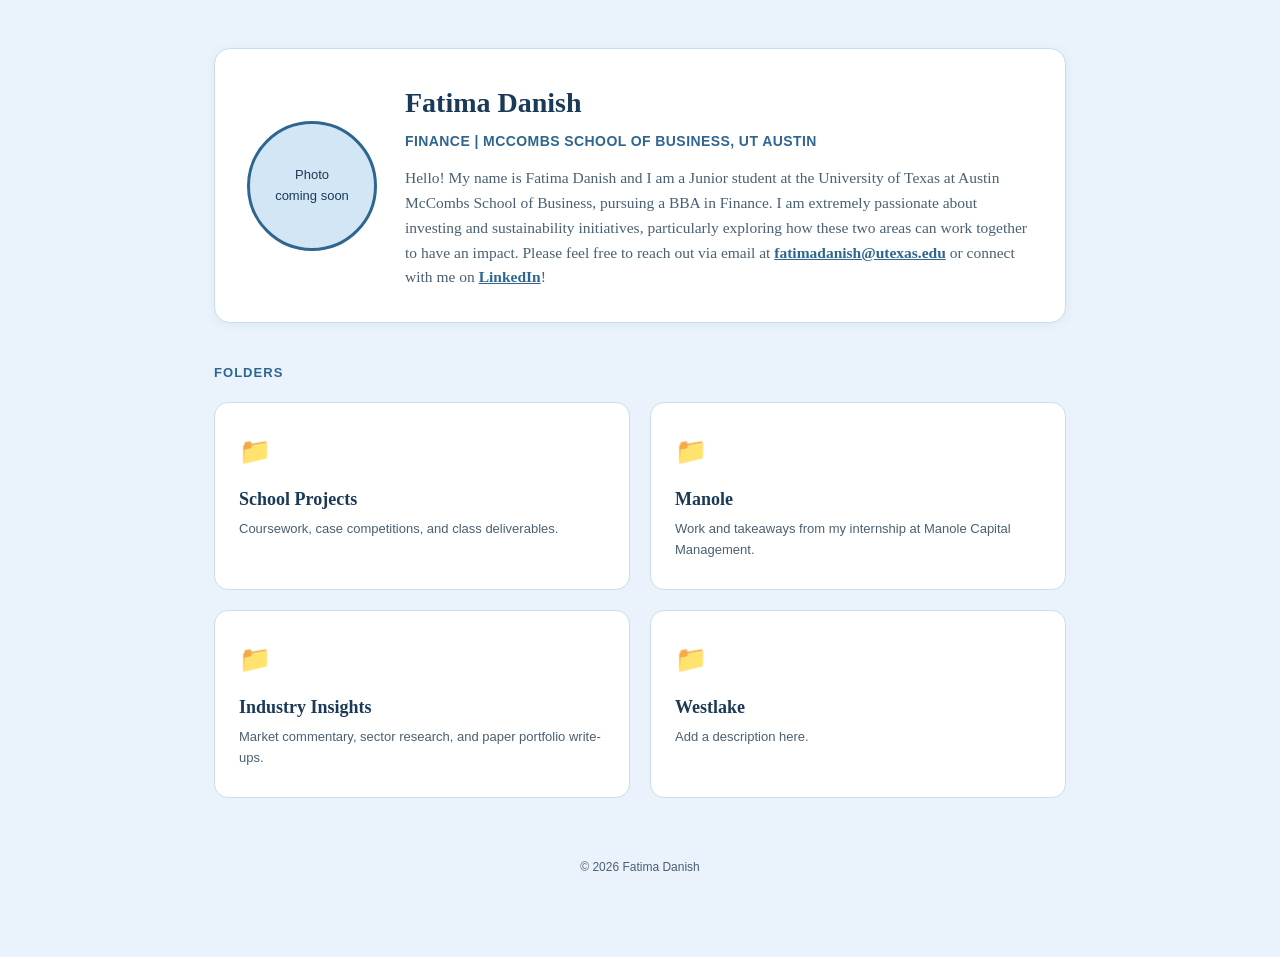
==== index.html @ 9a3fbcbd "Add files via upload" ====
<!DOCTYPE html>
<html lang="en">
<head>
<meta charset="UTF-8">
<meta name="viewport" content="width=device-width, initial-scale=1.0">
<title>Fatima Danish | Portfolio</title>
<link rel="stylesheet" href="style.css">
</head>
<body>
<div class="wrap">

  <div class="header">
    <div class="headshot">
      <!-- Replace this block with: <img src="headshot.jpg" alt="Fatima Danish"> -->
      Photo<br>coming soon
    </div>
    <div class="about">
      <h1>Fatima Danish</h1>
      <div class="subtitle">Finance | McCombs School of Business, UT Austin</div>
      <p>
        Hello! My name is Fatima Danish and I am a Junior student at the University of Texas at Austin
        McCombs School of Business, pursuing a BBA in Finance. I am extremely passionate about investing
        and sustainability initiatives, particularly exploring how these two areas can work together to
        have an impact. Please feel free to reach out via email at
        <a href="mailto:fatimadanish@utexas.edu">fatimadanish@utexas.edu</a> or connect with me on
        <a href="https://linkedin.com" target="_blank" rel="noopener">LinkedIn</a>!
      </p>
    </div>
  </div>

  <div class="section-title">Folders</div>
  <div class="folder-grid">

    <a class="folder-card" href="school-projects.html">
      <span class="folder-icon">📁</span>
      <h2>School Projects</h2>
      <p>Coursework, case competitions, and class deliverables.</p>
    </a>

    <a class="folder-card" href="manole.html">
      <span class="folder-icon">📁</span>
      <h2>Manole</h2>
      <p>Work and takeaways from my internship at Manole Capital Management.</p>
    </a>

    <a class="folder-card" href="industry-insights.html">
      <span class="folder-icon">📁</span>
      <h2>Industry Insights</h2>
      <p>Market commentary, sector research, and paper portfolio write-ups.</p>
    </a>

    <a class="folder-card" href="westlake.html">
      <span class="folder-icon">📁</span>
      <h2>Westlake</h2>
      <p>Add a description here.</p>
    </a>

  </div>

  <footer>&copy; 2026 Fatima Danish</footer>
</div>
</body>
</html>
---- style.css ----
:root {
  --bg: #eaf3fb;
  --bg-card: #ffffff;
  --accent: #2f6690;
  --accent-dark: #1b3a57;
  --accent-light: #d3e6f5;
  --text: #1c2b36;
  --text-soft: #4a6072;
  --border: #c7ddef;
}

* { box-sizing: border-box; }

body {
  margin: 0;
  font-family: 'Georgia', 'Times New Roman', serif;
  background: var(--bg);
  color: var(--text);
  line-height: 1.6;
}

.wrap {
  max-width: 900px;
  margin: 0 auto;
  padding: 48px 24px 80px;
}

.nav-back {
  display: inline-block;
  margin-bottom: 24px;
  color: var(--accent);
  text-decoration: none;
  font-family: Arial, sans-serif;
  font-size: 14px;
  font-weight: 600;
}
.nav-back:hover { text-decoration: underline; }

.header {
  display: flex;
  align-items: center;
  gap: 28px;
  background: var(--bg-card);
  border: 1px solid var(--border);
  border-radius: 16px;
  padding: 32px;
  margin-bottom: 40px;
  box-shadow: 0 2px 10px rgba(47, 102, 144, 0.08);
}

.headshot {
  flex-shrink: 0;
  width: 130px;
  height: 130px;
  border-radius: 50%;
  background: var(--accent-light);
  border: 3px solid var(--accent);
  display: flex;
  align-items: center;
  justify-content: center;
  overflow: hidden;
  font-family: Arial, sans-serif;
  color: var(--accent-dark);
  font-size: 13px;
  text-align: center;
  padding: 6px;
}

.headshot img {
  width: 100%;
  height: 100%;
  object-fit: cover;
}

.about h1 {
  margin: 0 0 4px;
  font-size: 28px;
  color: var(--accent-dark);
}

.about .subtitle {
  font-family: Arial, sans-serif;
  font-size: 14px;
  color: var(--accent);
  font-weight: 600;
  letter-spacing: 0.03em;
  text-transform: uppercase;
  margin-bottom: 14px;
}

.about p {
  margin: 0;
  font-size: 15.5px;
  color: var(--text-soft);
}

.about a {
  color: var(--accent);
  font-weight: 600;
}

.section-title {
  font-family: Arial, sans-serif;
  font-size: 13px;
  font-weight: 700;
  letter-spacing: 0.08em;
  text-transform: uppercase;
  color: var(--accent);
  margin: 0 0 18px;
}

.folder-grid {
  display: grid;
  grid-template-columns: repeat(2, 1fr);
  gap: 20px;
}

.folder-card {
  display: block;
  text-decoration: none;
  background: var(--bg-card);
  border: 1px solid var(--border);
  border-radius: 14px;
  padding: 28px 24px;
  transition: transform 0.15s ease, box-shadow 0.15s ease, border-color 0.15s ease;
}

.folder-card:hover {
  transform: translateY(-3px);
  box-shadow: 0 8px 20px rgba(47, 102, 144, 0.15);
  border-color: var(--accent);
}

.folder-icon {
  font-size: 26px;
  margin-bottom: 12px;
  display: block;
}

.folder-card h2 {
  margin: 0 0 6px;
  font-size: 18px;
  color: var(--accent-dark);
}

.folder-card p {
  margin: 0;
  font-family: Arial, sans-serif;
  font-size: 13px;
  color: var(--text-soft);
}

.page-title {
  color: var(--accent-dark);
  font-size: 30px;
  margin-bottom: 8px;
}

.page-intro {
  color: var(--text-soft);
  font-size: 15px;
  margin-bottom: 32px;
  font-family: Arial, sans-serif;
}

.placeholder-box {
  background: var(--bg-card);
  border: 2px dashed var(--border);
  border-radius: 14px;
  padding: 40px 24px;
  text-align: center;
  color: var(--text-soft);
  font-family: Arial, sans-serif;
  font-size: 14px;
}

.placeholder-box strong {
  display: block;
  color: var(--accent);
  font-size: 15px;
  margin-bottom: 6px;
}

footer {
  margin-top: 60px;
  text-align: center;
  font-family: Arial, sans-serif;
  font-size: 12px;
  color: var(--text-soft);
}

@media (max-width: 600px) {
  .header { flex-direction: column; text-align: center; }
  .folder-grid { grid-template-columns: 1fr; }
}
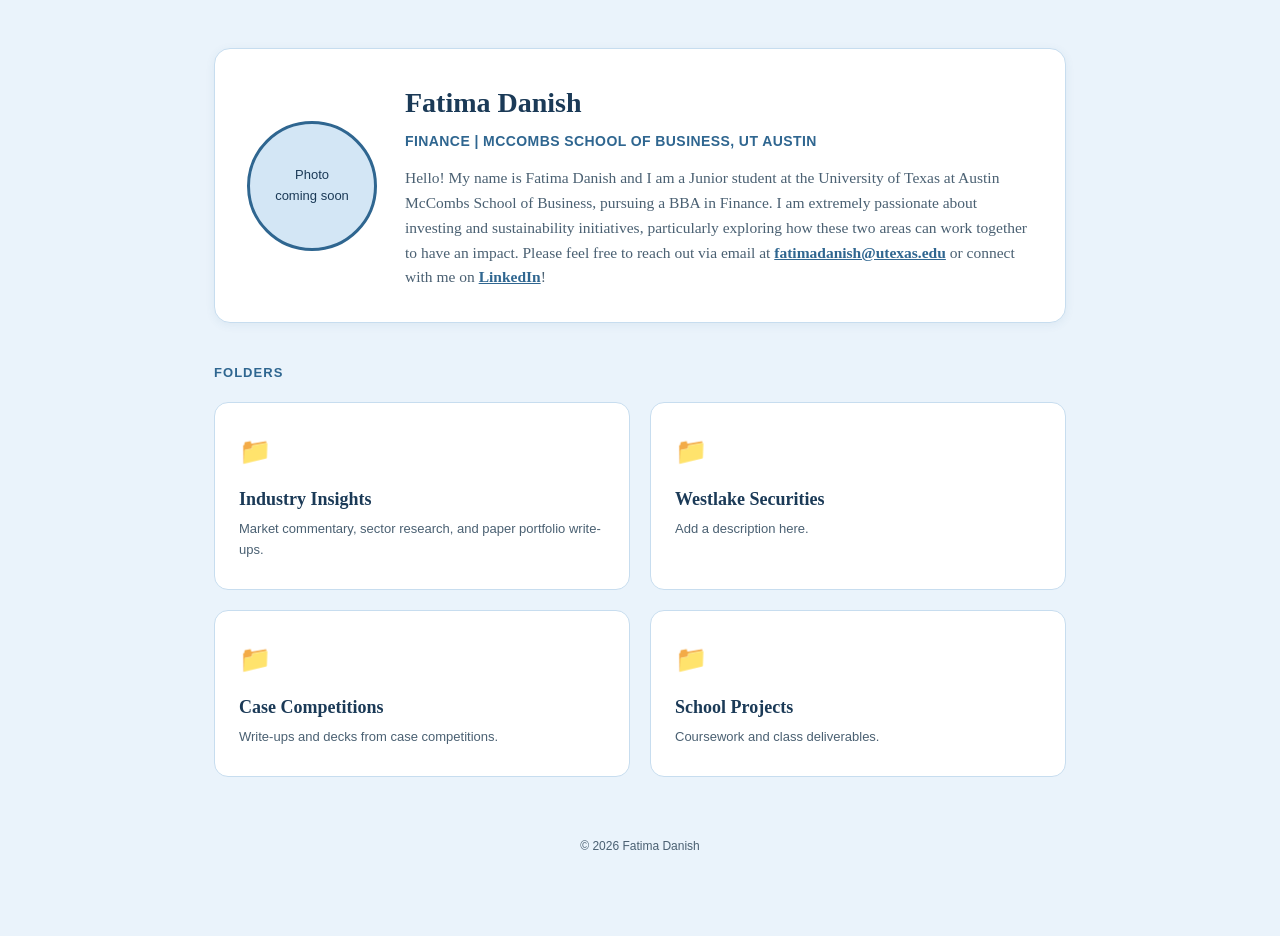
==== commit f8351f87: "Add files via upload" ====
--- a/index.html
+++ b/index.html
@@ -31,18 +31,6 @@
   <div class="section-title">Folders</div>
   <div class="folder-grid">
 
-    <a class="folder-card" href="school-projects.html">
-      <span class="folder-icon">📁</span>
-      <h2>School Projects</h2>
-      <p>Coursework, case competitions, and class deliverables.</p>
-    </a>
-
-    <a class="folder-card" href="manole.html">
-      <span class="folder-icon">📁</span>
-      <h2>Manole</h2>
-      <p>Work and takeaways from my internship at Manole Capital Management.</p>
-    </a>
-
     <a class="folder-card" href="industry-insights.html">
       <span class="folder-icon">📁</span>
       <h2>Industry Insights</h2>
@@ -51,8 +39,20 @@
 
     <a class="folder-card" href="westlake.html">
       <span class="folder-icon">📁</span>
-      <h2>Westlake</h2>
+      <h2>Westlake Securities</h2>
       <p>Add a description here.</p>
+    </a>
+
+    <a class="folder-card" href="case-competitions.html">
+      <span class="folder-icon">📁</span>
+      <h2>Case Competitions</h2>
+      <p>Write-ups and decks from case competitions.</p>
+    </a>
+
+    <a class="folder-card" href="school-projects.html">
+      <span class="folder-icon">📁</span>
+      <h2>School Projects</h2>
+      <p>Coursework and class deliverables.</p>
     </a>
 
   </div>
--- a/style.css
+++ b/style.css
@@ -181,6 +181,42 @@
   margin-bottom: 6px;
 }
 
+.file-card {
+  display: flex;
+  align-items: center;
+  gap: 16px;
+  background: var(--bg-card);
+  border: 1px solid var(--border);
+  border-radius: 14px;
+  padding: 20px 24px;
+  text-decoration: none;
+  margin-bottom: 16px;
+  transition: box-shadow 0.15s ease, border-color 0.15s ease;
+}
+
+.file-card:hover {
+  box-shadow: 0 8px 20px rgba(47, 102, 144, 0.15);
+  border-color: var(--accent);
+}
+
+.file-icon {
+  font-size: 22px;
+  flex-shrink: 0;
+}
+
+.file-info h3 {
+  margin: 0 0 4px;
+  font-size: 16px;
+  color: var(--accent-dark);
+}
+
+.file-info p {
+  margin: 0;
+  font-family: Arial, sans-serif;
+  font-size: 13px;
+  color: var(--text-soft);
+}
+
 footer {
   margin-top: 60px;
   text-align: center;
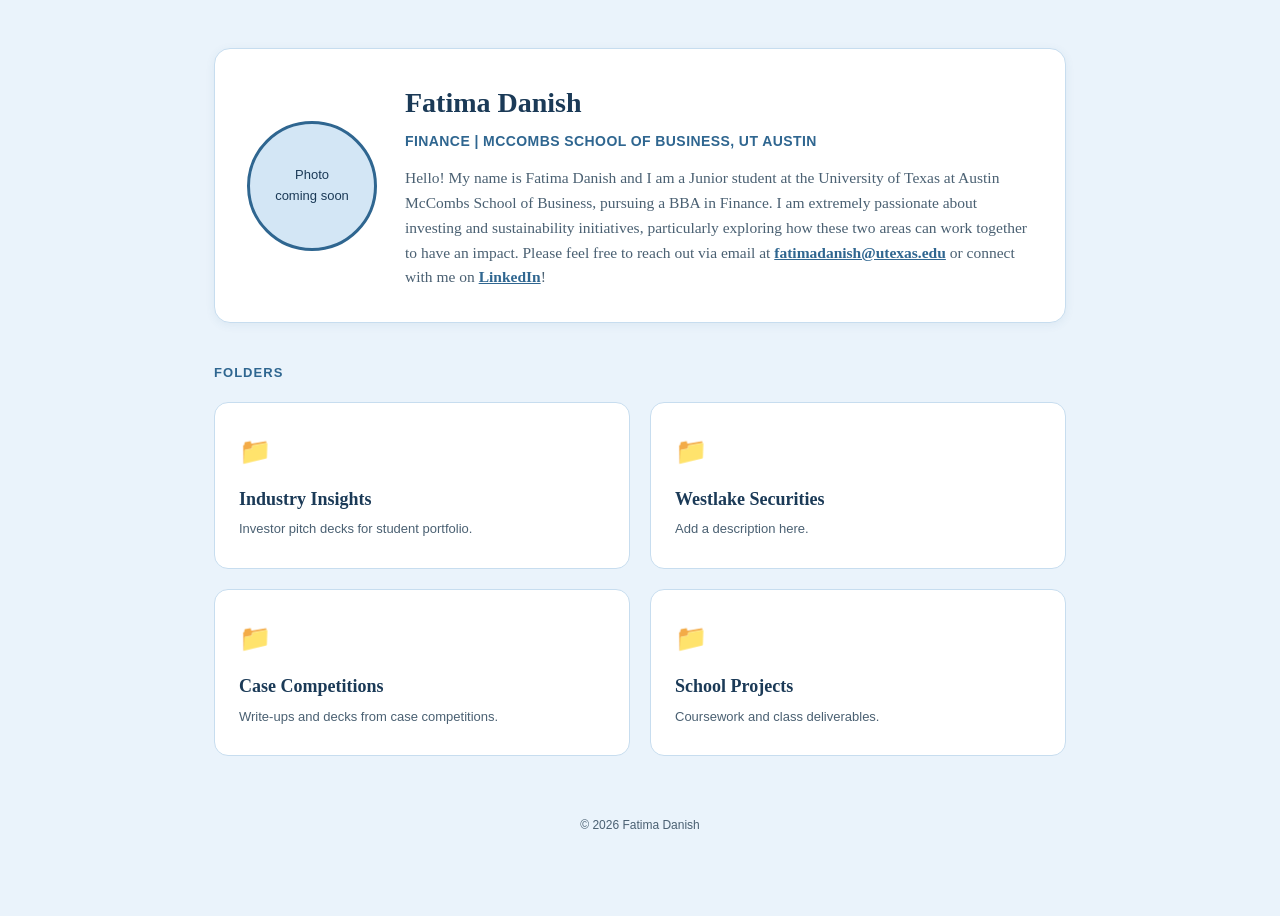
==== commit 405a5faa: "Update Industry Insights description to investor pitch decks for student portfolio Co-Authored-By: C" ====
--- a/index.html
+++ b/index.html
@@ -34,7 +34,7 @@
     <a class="folder-card" href="industry-insights.html">
       <span class="folder-icon">📁</span>
       <h2>Industry Insights</h2>
-      <p>Market commentary, sector research, and paper portfolio write-ups.</p>
+      <p>Investor pitch decks for student portfolio.</p>
     </a>
 
     <a class="folder-card" href="westlake.html">
